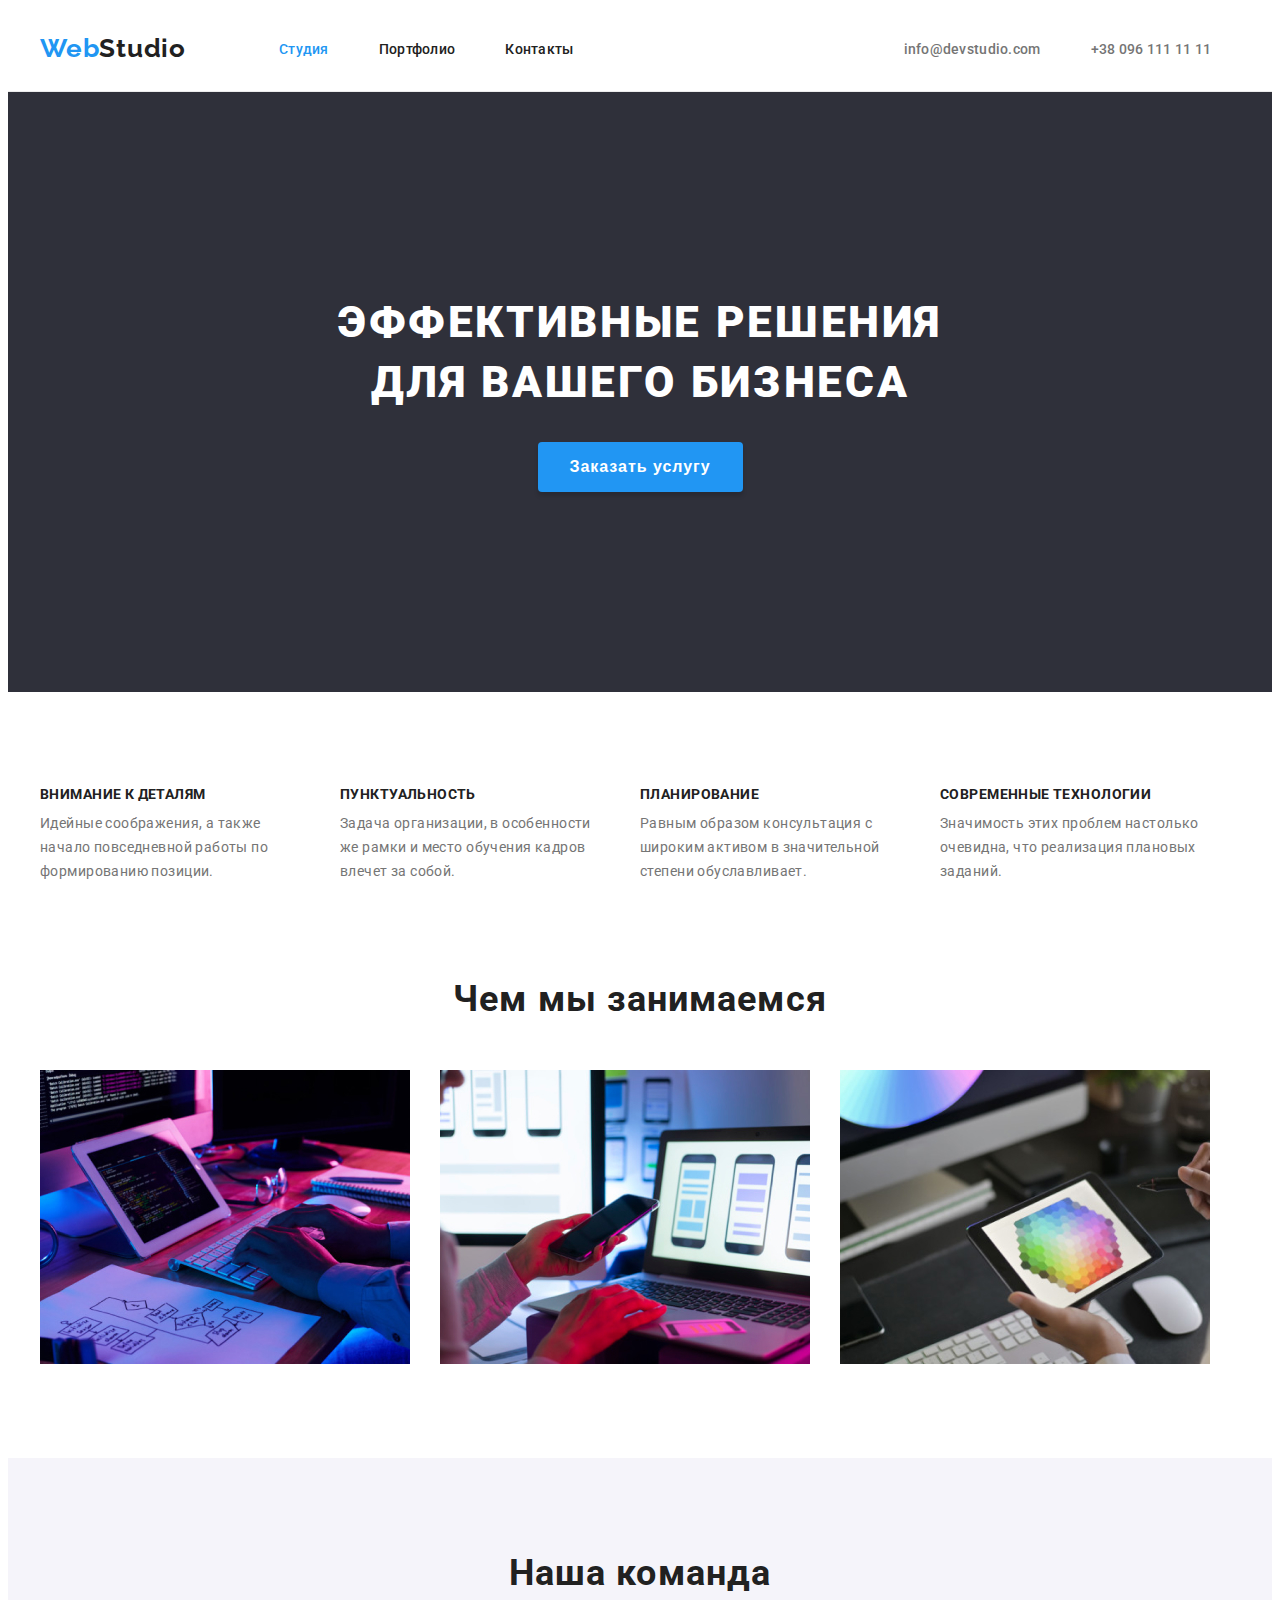
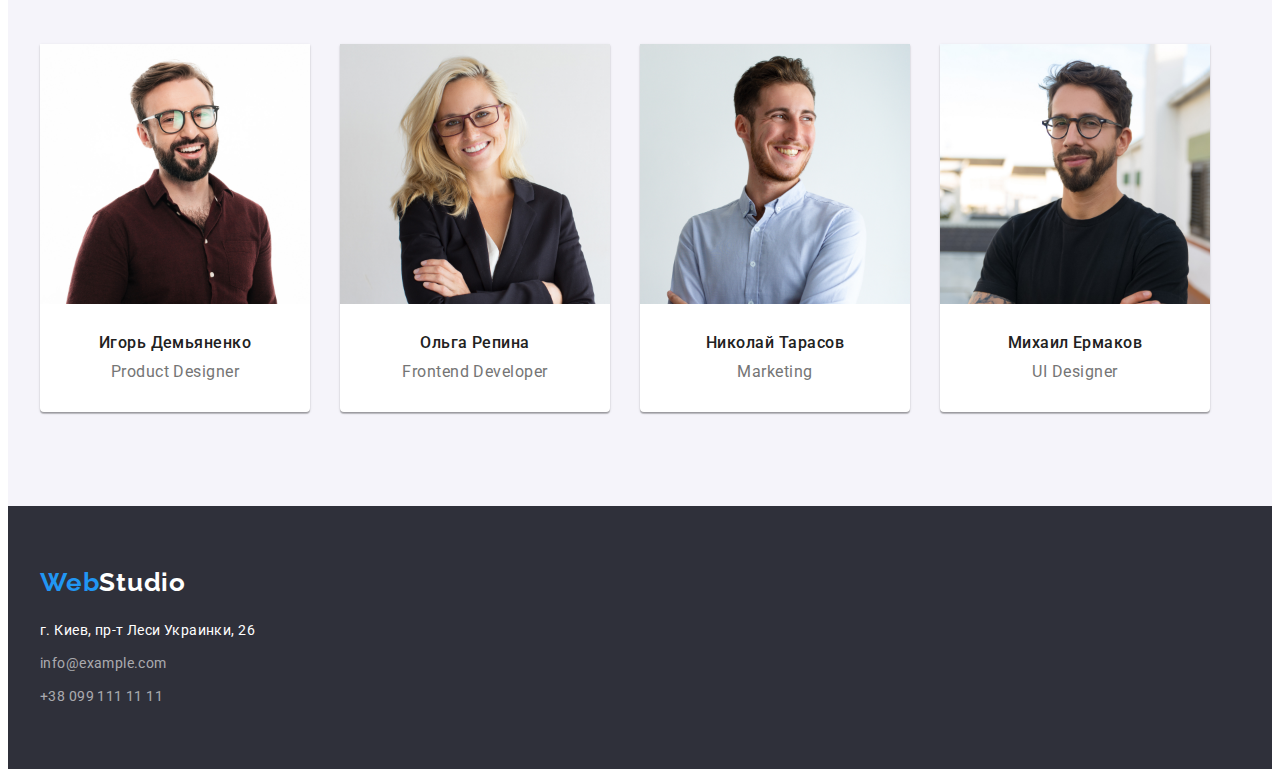
==== index.html @ ead9e3e2 "перенос ДЗ №3" ====
<!DOCTYPE html>
<html lang="ru">

<head>
    <meta charset="UTF-8">
    <meta name="viewport" content="width=device-width, initial-scale=1.0">
    <title>WebStudio</title>
    <link rel="stylesheet" href="https://cdnjs.cloudflare.com/ajax/libs/modern-normalize/1.0.0/modern-normalize.css" integrity="sha512-Zx6MlUMKSVJoQ+83OwhdILe8cSEsCzfqThJd7J/VA2UrK6Ctj85p+xzqfyuNXE5B1k25uUdmJ2OzItbBy9GHAQ=="иcrossorigin="anonymous"/>
    <link rel="preconnect" href="https://fonts.gstatic.com">
    <link href="https://fonts.googleapis.com/css2?family=Raleway:wght@700&family=Roboto:wght@400;500;700;900&display=swap" rel="stylesheet">
    <link rel="stylesheet" href="./css/styles.css"
</head>

<body>
    <header class="header">
       <div class="container">
        <nav class="navigation">
           <a class="logo" href="">
               <span class="logo-web">Web</span>Studio
           </a>
           <ul class="navigation-list">
               <li class="navigation-list-item">
                   <a class="navigation-list-link current" href="./index.html">Студия</a>
               </li>
               <li class="navigation-list-item">
                   <a class="navigation-list-link" href="./portfolio.html">Портфолио</a>
               </li>
               <li class="navigation-list-item">
                   <a class="navigation-list-link" href="#">Контакты</a>
               </li>
           </ul>
        </nav>
        <ul class="contact-list">
            <li class="contact-list-item">
                <a class="contact-mail" href="mailto:info@devstudio.com">info@devstudio.com</a>
            </li>
            <li class="contact-list-item">
                <a class="contact-tel" href="tel:+380961111111">+38 096 111 11 11</a>
            </li>
        </ul>
       </div> 
    </header>
    <main>

        <!--HERO-->
        <section class="hero">
          <div class="container">
            <h1 class="hero-title">Эффективные решения для вашего бизнеса</h1>
            <button class="hero-button" type="button">Заказать услугу</button>
          </div>
        </section>

        <!--Features-->
        <section class="features">
          <div class="container">
            <h2 hidden>Особенности</h2>
            <ul class="features-list">
                <li class="features-item">
                    <h3 class="features-title">Внимание к деталям</h3>
                    <p class="description">Идейные соображения, а также начало повседневной работы по формированию позиции.</p>
                </li>
                <li class="features-item">
                    <h3 class="features-title">Пунктуальность</h3>
                    <p class="description">Задача организации, в особенности же рамки и место обучения кадров влечет за собой.</p>
                </li>
                <li class="features-item">
                    <h3 class="features-title">Планирование</h3>
                    <p class="description">Равным образом консультация с широким активом в значительной степени обуславливает.</p>
                </li>
                <li class="features-item">
                    <h3 class="features-title">Современные технологии</h3>
                    <p class="description">Значимость этих проблем настолько очевидна, что реализация плановых заданий.</p>
                </li>
            </ul>
          </div>
        </section>

        <!--What are we doing-->
        <section class="work">
          <div class="container">
              <h2 class="work-title">Чем мы занимаемся</h2>
              <ul class="work-list"> 
                  <li class="work-item">
                    <img src="./images/img-1.jpg" alt="программист работает за столом в офисе" Width="370" height="294">
                  </li>
                  <li class="work-item">
                    <img src="./images/img-2.jpg" alt="разрабатывают приложения для смартфонов" Width="370" height="294">
                  </li>
                  <li class="work-item">
                    <img src="./images/img-3.jpg" alt="креативный веб-дизайн" Width="370" height="294">
                  </li>
              </ul>
         </div>
        </section>

        <!--Our team-->
        <section class="team">
         <div class="container">
            <h2 class="team-title">Наша команда</h2>
            <ul class="team-list">
                <li class="team-section">
                    <img class="team-img" src="./images/team/img-1.jpg" alt="фото Игоря Демьяненко" Width="270" height="260">
                    <div class="team-box">
                    <h3 class="team-item">Игорь Демьяненко</h3>
                    <p class="team-description" lang="en">Product Designer</p>
                    </div>
                </li>
                <li class="team-section">
                    <img class="team-img" src="./images/team/img-2.jpg" alt="фото Ольги Репиной" Width="270" height="260">
                    <div class="team-box">
                    <h3 class="team-item">Ольга Репина</h3>
                    <p class="team-description" lang="en">Frontend Developer</p>
                    </div>  
                </li>
                <li class="team-section">
                    <img class="team-img" src="./images/team/img-3.jpg" alt="фото Николая Тарасова" Width="270" height="260">
                    <div class="team-box">
                    <h3 class="team-item">Николай Тарасов</h3>
                    <p class="team-description" lang="en">Marketing</p>
                    </div>
                </li>
                <li class="team-section">
                    <img class="team-img" src="./images/team/img-4.jpg" alt="фото Михаила Ермакова" Width="270" height="260">
                    <div class="team-box">
                    <h3 class="team-item">Михаил Ермаков</h3>
                    <p class="team-description" lang="en">UI Designer</p>
                    </div>
                </li>
            </ul>
        </div>
        </section>
    </main>
    <footer class="footer">
          <div class="container">
            <div class="logo-box">
                 <a class="logo" href="">
                     <span class="logo-web">Web</span>Studio
                 </a>
           </div>
        <address class="address">
            <ul class="address-list">
                <li class="address-item">
                    <a class="address-map" href="https://goo.gl/maps/UfhGTS5ZRC6Ph5dg9" target="blank">г. Киев, пр-т Леси Украинки, 26</a>
                </li>
                <li class="address-item">
                    <a class="address-mail" href="mailto:info@example.com">info@example.com</a>
                </li>
                <li class="address-item">
                    <a class="address-tel" href="tel:+380991111111">+38 099 111 11 11</a>
                </li>
            </ul>
        </address>
        </div>
    </footer>
</body>
</html>
---- css/styles.css ----
:root {
--text-font: 'Roboto', sans-serif;
--accent-color: #2196F3;
--main-text-color:#757575;
--background-color:#2F303A;
--second-text-color:#FFFFFF;
--title-color:#212121;
}

body{
    font-family: var(--text-font)
}

h1,
h2,
h3,
h4,
h5,
h6,
p {
    margin: 0;
}

ul,
ol {
    margin: 0;
    padding: 0;
}

img {
    display: block;
}

.container {
    width: 1200px;
    padding-right: 15px;
    padding-left: 15px;
    margin: 0 auto;
}

/* ====================== HEADER========================= */

.header {
    border-bottom: 1px solid #ECECEC;
}

.header .container{
    display: flex;
    align-items: center;
}

.navigation {
    display: flex;
    align-items: center;
}

.logo {
    font-family: Raleway;
    font-style: normal;
    font-weight: 700;
    font-size: 26px;
    line-height: 1.292;
    letter-spacing: 0.03em;
    color: var(--title-color);
    text-decoration: none;
    padding-top: 24px;
    padding-bottom: 25px;
}

.header .logo {
    margin-right: 93px;
}

.logo-web{
    color: var(--accent-color);
}


.navigation-list {
    list-style: none;
    display: flex;
    align-items: center;
}

.navigation-list-item:not(:last-child) {
    margin-right: 50px;
}

.navigation-list .navigation-list-item .navigation-list-link.current{
    color: var(--accent-color);
}

.navigation-list-link {
    display: block; 
    font-weight: 500;
    font-size: 14px;
    line-height: 1.143;
    letter-spacing: 0.02em;
    color:var(--title-color);
    text-decoration: none;
    padding-top: 32px;
    padding-bottom: 32px;
}

.navigation-list-link:hover,
.navigation-list-link:focus,
.contact-mail:hover,
.contact-mail:focus,
.contact-tel:hover,
.contact-tel:focus {
    color: var(--accent-color);
}

.contact-list {
    list-style: none;
    display: flex;
    align-items: center;

    margin-left: 330px;
}

.contact-list-item:not(:last-child) {
     margin-right: 50px;
}

.contact-mail {
    display: block; 
    font-weight: 500;
    font-size: 14px;
    line-height: 16px;
    letter-spacing: 0.02em;
    color: var(--main-text-color);
    text-decoration: none;
    padding-top: 32px;
    padding-bottom: 32px;
}

.contact-tel {
    display: block; 
    font-weight: 500;
    font-size: 14px;
    line-height: 16px;
    letter-spacing: 0.02em;
    color: var(--main-text-color);
    text-decoration: none;
    padding-top: 32px;
    padding-bottom: 32px;
}


/* ====================== END HEADER ========================= */


/* ======================== HERO ============================ */


.hero{
    background: var(--background-color);
    padding-top: 200px;
    padding-bottom: 200px;
}

.hero .container {
    text-align:center
}

.hero-title {
    font-weight: 900;
    font-size: 44px;
    line-height: 1.364;
    text-align: center;
    letter-spacing: 0.06em;
    text-transform: uppercase;
    color: var(--second-text-color);

    margin-bottom: 30px;
    margin-right: auto;
    margin-left: auto;
    max-width: 700px;
}

.hero-button {
    font-weight: 700;
    font-size: 16px;
    line-height: 1.875;
    align-items: center;
    text-align: center;
    letter-spacing: 0.06em;
    color: var(--second-text-color);
    background: var(--accent-color);

    box-shadow: 0px 4px 4px rgba(0, 0, 0, 0.15);
    border-radius: 4px;
    min-width: 200px;
    height: 50px;
    border: none;
    padding: 10px 32px;
    cursor: pointer;
}

/* ======================== END HERO ============================ */


/* ======================== Features ============================ */

.features {
    padding-top: 94px;
    padding-bottom: 94px;
}

.features-list{
    list-style: none;
    display: flex;
}

.features-item {
    width: 270px
}

.features-item:not(:last-child) {
margin-right: 30px;
}


.features-title {
    font-weight: 700;
    font-size: 14px;
    line-height: 1.143;
    letter-spacing: 0.03em;
    text-transform: uppercase;
    color:var(--title-color);

    margin-bottom: 10px;
}

.description {
    font-weight:400;
    font-size: 14px;
    line-height: 1.714;
    letter-spacing: 0.03em;
    color:var(--main-text-color);
}

/* ======================== END Features ============================ */






/* ===============================What are we doing================= */

.work {
    padding-bottom: 94px;
}

.work-list,
.team-list {
    list-style: none;
}

.work-list {
    display: flex;
    
}

.work-item:not(:last-child) {
    margin-right: 30px;
}

.work-title {
    margin-bottom: 50px;
}

/*=============================== End What are we doing================= */





/* ======================== Our team ============================ */

.team {
    padding-top: 94px;
    padding-bottom: 94px;
    background: #F5F4FA;
}

.team-list {
    display: flex;
    margin: -15px;
}

.team-title {
    margin-bottom: 50px;
}

.team-section {
    margin: 15px;
    background-color: #FFFFFF;
    box-shadow: 0px 1px 3px rgba(0, 0, 0, 0.12), 0px 1px 1px rgba(0, 0, 0, 0.14), 0px 2px 1px rgba(0, 0, 0, 0.2);
    border-radius: 0px 0px 4px 4px;
}

.work-title,
.team-title {
    font-weight:700;
    font-size: 36px;
    line-height: 1.167;
    text-align: center;
    letter-spacing: 0.03em;
    color: var(--title-color);
}

.team-box {
    padding: 30px 32px;
}

.team-item {
    font-weight: 500;
    font-size: 16px;
    line-height: 1.186;
    letter-spacing: 0.03em;
    color:var(--title-color);

    margin-bottom: 10px;
    text-align: center;
}

.team-description {
    font-weight: 400;
    font-size: 16px;
    line-height: 1.186;
    letter-spacing: 0.03em;
    color: var(--main-text-color);

    text-align: center;
}




/* ======================== END Our team ============================ */

/* ======================== footer ============================ */

.footer{
    background:var(--background-color);
    padding-top: 60px;
    padding-bottom: 60px;
}


.footer .logo {
    padding: 0;
    color: var(--second-text-color)
}

.logo-box {
    margin-bottom: 20px;
}

.address-list {
    list-style: none;
}

.address-item:not(:last-child) {
     margin-bottom: 9px;
}

.address-map {
    font-weight: 400;
    font-size: 14px;
    line-height: 1.714;
    letter-spacing: 0.03em;
    color: var(--second-text-color);
    text-decoration: none;
    font-style: normal;
}

.address-mail {
    font-weight: 400;
    font-size: 14px;
    line-height: 1.714;
    letter-spacing: 0.03em;
    color: rgba(255, 255, 255, 0.6);
    text-decoration: none;
    font-style: normal;

}

.address-tel {
    font-weight: 400;
    font-size: 14px;
    line-height: 1.714;
    letter-spacing: 0.03em;
    color: rgba(255, 255, 255, 0.6);
    text-decoration: none;
    font-style: normal;
}


/* ======================== END footer ============================ */


/* ======================== Portfolio ============================ */

.portfolio {
    padding-top: 94px;
    padding-bottom: 94px;
}

.portfolio-list {
   list-style: none;
   display: flex;
   justify-content: center;
   margin-bottom: 50px;
}

.portfolio-item:not(:last-child) {
    margin-right: 8px;
}

.portfolio-nav {
    list-style: none;
}

.portfolio-nav-link{
    text-decoration: none;
}


.portfolio-button {
font-weight: 500;
font-size: 16px;
line-height: 1.625;
text-align: center;
letter-spacing: 0.03em;
color: var(--title-color);

background: #F5F4FA;
border-radius: 4px;
border:none;
padding: 6px 22px;
cursor: pointer;
}

.portfolio-button:hover,
.portfolio-button:focus {
    background: var(--accent-color);
    color: var(--second-text-color);
    box-shadow: 0px 3px 1px rgba(0, 0, 0, 0.1), 0px 1px 2px rgba(0, 0, 0, 0.08), 0px 2px 2px rgba(0, 0, 0, 0.12);
}

.portfolio-nav {
    display: flex;
    flex-wrap: wrap;
    margin: -15px;
}

.portfolio-nav-list {
    margin: 15px;
}

.portfolio-box {
    padding-top: 20px;
    padding-right: 24px;
    padding-bottom: 20px;
    padding-left: 24px;
    background: #FFFFFF;
    border: 1px solid #EEEEEE;
    box-sizing: border-box;
}

.portfolio-nav-title {
    font-weight: 700;
    font-size: 18px;
    line-height: 2;
    letter-spacing: 0.06em;
    color: var(--title-color);

    margin-bottom: 4px;
}

.portfolio-nav-description {
    font-weight: 400;
    font-size: 16px;
    line-height: 1.875;
    letter-spacing: 0.03em;
    color:var(--main-text-color);
}

/* ======================== END Portfolio ============================ */
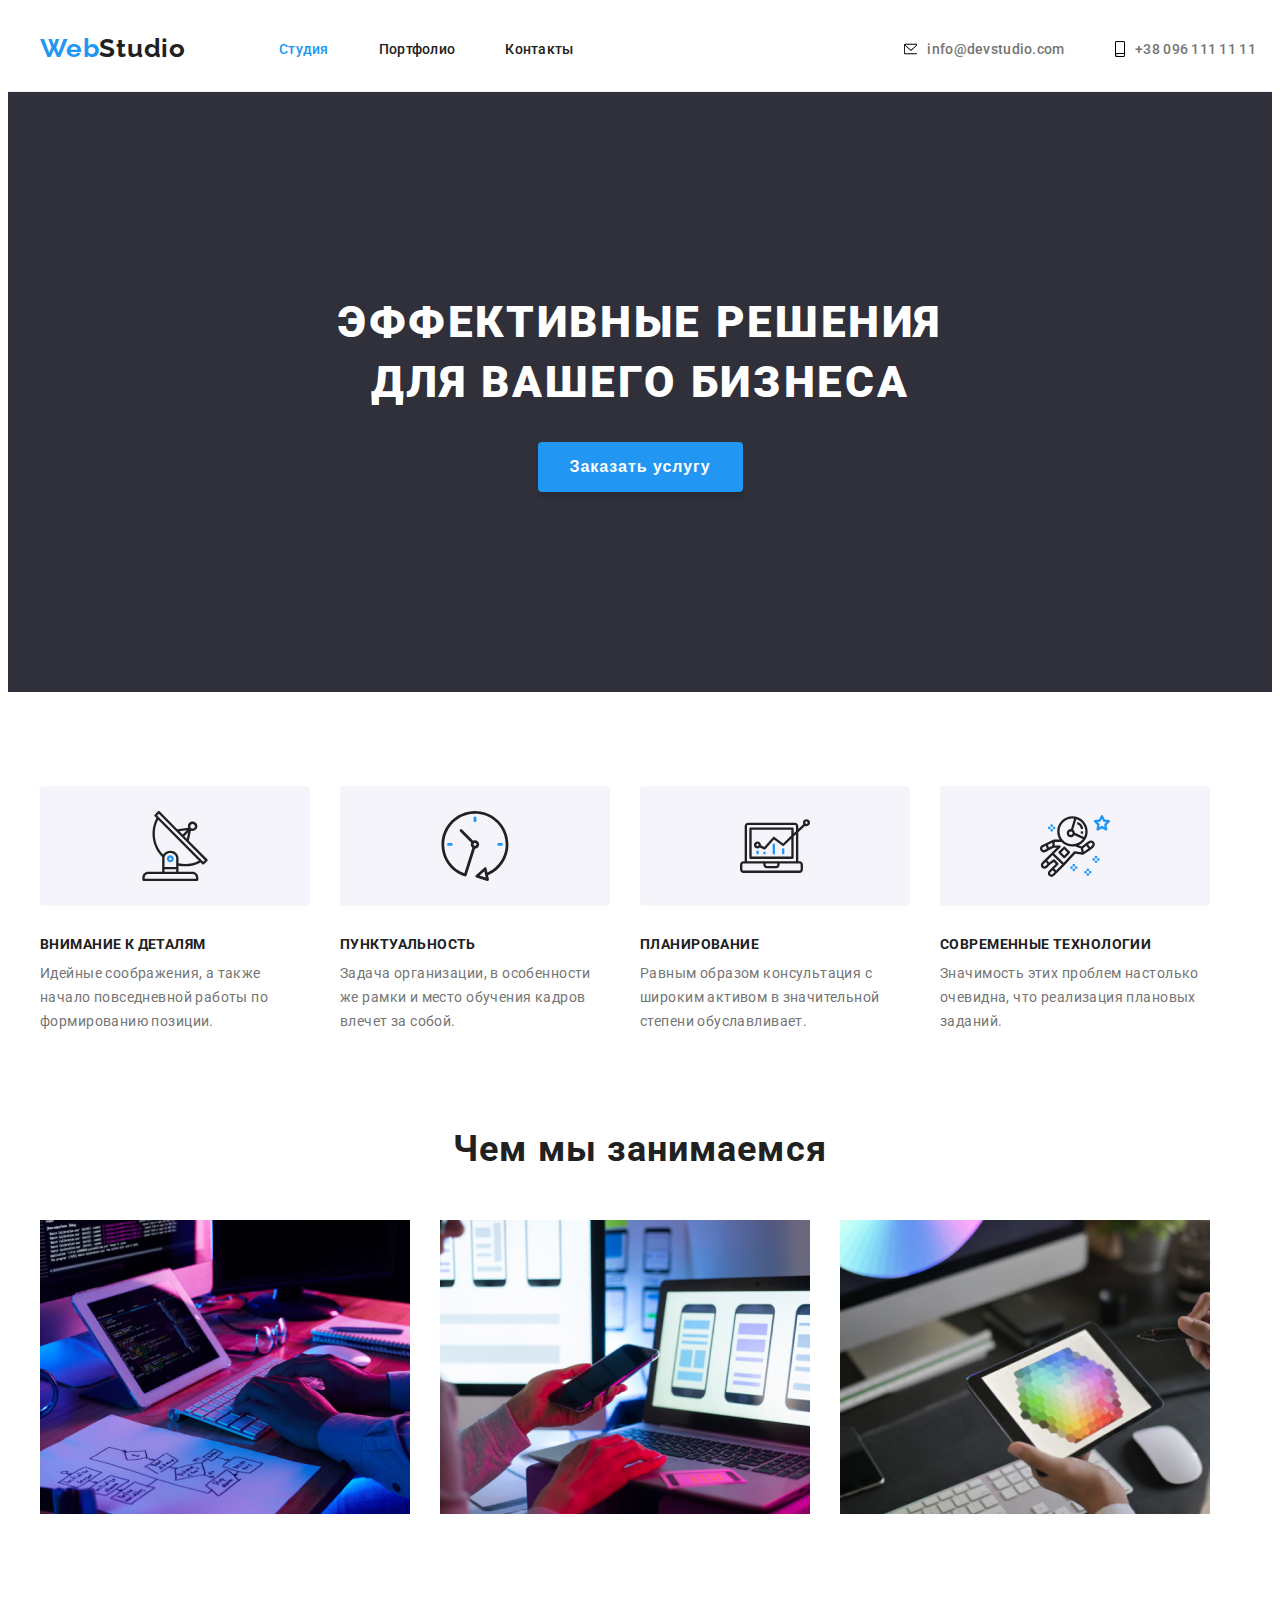
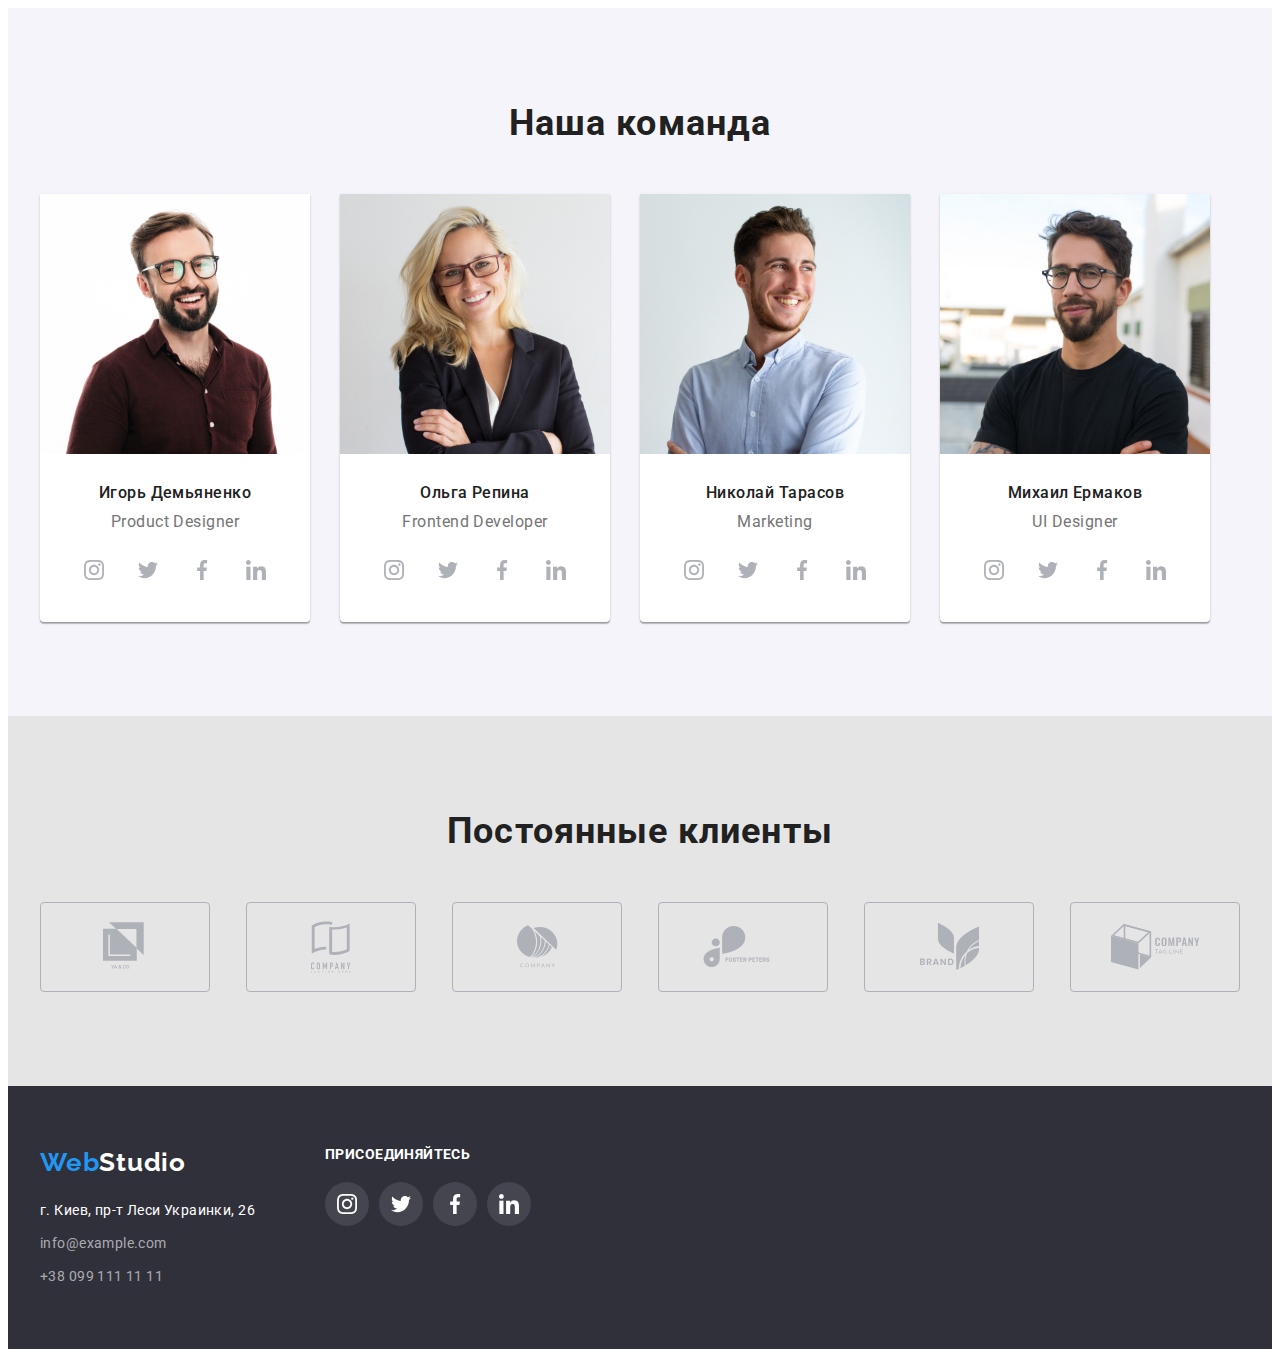
==== commit a179c73e: "дз 4" ====
--- a/index.html
+++ b/index.html
@@ -32,10 +32,14 @@
         </nav>
         <ul class="contact-list">
             <li class="contact-list-item">
-                <a class="contact-mail" href="mailto:info@devstudio.com">info@devstudio.com</a>
+                <a class="contact-mail" href="mailto:info@devstudio.com"><svg class="contact-icon">
+                    <use href="./images/sprite.svg#icon-envelope"></use>
+                </svg>info@devstudio.com</a>
             </li>
             <li class="contact-list-item">
-                <a class="contact-tel" href="tel:+380961111111">+38 096 111 11 11</a>
+                <a class="contact-tel" href="tel:+380961111111"><svg class="contact-icon">
+                    <use href="./images/sprite.svg#icon-smartphone"></use>
+                </svg>+38 096 111 11 11</a>
             </li>
         </ul>
        </div> 
@@ -56,18 +60,38 @@
             <h2 hidden>Особенности</h2>
             <ul class="features-list">
                 <li class="features-item">
+                    <div class="features-svg">
+                    <svg class="features-icon">
+                        <use href="./images/sprite.svg#icon-antenna-1"> </use>
+                    </svg>
+                    </div>
                     <h3 class="features-title">Внимание к деталям</h3>
                     <p class="description">Идейные соображения, а также начало повседневной работы по формированию позиции.</p>
                 </li>
                 <li class="features-item">
+                    <div class="features-svg">
+                    <svg class="features-icon">
+                        <use href="./images/sprite.svg#icon-clock-1"> </use>
+                    </svg>
+                    </div>
                     <h3 class="features-title">Пунктуальность</h3>
                     <p class="description">Задача организации, в особенности же рамки и место обучения кадров влечет за собой.</p>
                 </li>
                 <li class="features-item">
+                    <div class="features-svg">
+                    <svg class="features-icon">
+                        <use href="./images/sprite.svg#icon-diagram-1"> </use>
+                    </svg>
+                    </div>
                     <h3 class="features-title">Планирование</h3>
                     <p class="description">Равным образом консультация с широким активом в значительной степени обуславливает.</p>
                 </li>
                 <li class="features-item">
+                    <div class="features-svg">
+                    <svg class="features-icon">
+                        <use href="./images/sprite.svg#icon-astronaut-1"> </use>
+                    </svg>
+                    </div>
                     <h3 class="features-title">Современные технологии</h3>
                     <p class="description">Значимость этих проблем настолько очевидна, что реализация плановых заданий.</p>
                 </li>
@@ -103,6 +127,36 @@
                     <div class="team-box">
                     <h3 class="team-item">Игорь Демьяненко</h3>
                     <p class="team-description" lang="en">Product Designer</p>
+                     <ul class="team-social-list">
+                         <li class="team-social-item">
+                             <a class="team-social-link" href="#">
+                             <svg class="team-social-icon">
+                        <use href="./images/sprite.svg#icon-instagram-2"> </use>
+                             </svg>
+                            </a>
+                            </li>
+                         <li class="team-social-item">
+                             <a class="team-social-link" href="#">
+                             <svg class="team-social-icon">
+                        <use href="./images/sprite.svg#icon-twitter-1"> </use>
+                             </svg>
+                            </a>
+                            </li>
+                         <li class="team-social-item">
+                             <a class="team-social-link" href="#">
+                             <svg class="team-social-icon">
+                        <use href="./images/sprite.svg#icon-facebook-1"> </use>
+                             </svg>
+                            </a>
+                            </li>
+                         <li class="team-social-item">
+                             <a class="team-social-link" href="#">
+                             <svg class="team-social-icon">
+                        <use href="./images/sprite.svg#icon-linkedin-1"> </use>
+                             </svg>
+                            </a>
+                            </li>
+                     </ul>
                     </div>
                 </li>
                 <li class="team-section">
@@ -110,13 +164,73 @@
                     <div class="team-box">
                     <h3 class="team-item">Ольга Репина</h3>
                     <p class="team-description" lang="en">Frontend Developer</p>
-                    </div>  
+                    <ul class="team-social-list">
+                        <li class="team-social-item">
+                            <a class="team-social-link" href="#">
+                            <svg class="team-social-icon">
+                        <use href="./images/sprite.svg#icon-instagram-2"> </use>
+                             </svg>
+                            </a>
+                        </li>
+                        <li class="team-social-item">
+                            <a class="team-social-link" href="#">
+                            <svg class="team-social-icon">
+                        <use href="./images/sprite.svg#icon-twitter-1"> </use>
+                             </svg>
+                            </a>
+                        </li>
+                        <li class="team-social-item">
+                            <a class="team-social-link" href="#">
+                            <svg class="team-social-icon">
+                        <use href="./images/sprite.svg#icon-facebook-1"> </use>
+                             </svg>
+                            </a>
+                        </li>
+                        <li class="team-social-item">
+                            <a class="team-social-link" href="#">
+                            <svg class="team-social-icon">
+                        <use href="./images/sprite.svg#icon-linkedin-1"> </use>
+                             </svg>
+                            </a>
+                        </li>
+                    </ul>
+                    </div>
                 </li>
                 <li class="team-section">
                     <img class="team-img" src="./images/team/img-3.jpg" alt="фото Николая Тарасова" Width="270" height="260">
                     <div class="team-box">
                     <h3 class="team-item">Николай Тарасов</h3>
                     <p class="team-description" lang="en">Marketing</p>
+                    <ul class="team-social-list">
+                        <li class="team-social-item">
+                            <a class="team-social-link" href="#">
+                            <svg class="team-social-icon">
+                        <use href="./images/sprite.svg#icon-instagram-2"> </use>
+                             </svg>
+                            </a>
+                        </li>
+                        <li class="team-social-item">
+                            <a class="team-social-link" href="#">
+                            <svg class="team-social-icon">
+                        <use href="./images/sprite.svg#icon-twitter-1"> </use>
+                             </svg>
+                            </a>
+                        </li>
+                        <li class="team-social-item">
+                            <a class="team-social-link" href="#">
+                            <svg class="team-social-icon">
+                        <use href="./images/sprite.svg#icon-facebook-1"> </use>
+                             </svg>
+                            </a>
+                        </li>
+                        <li class="team-social-item">
+                            <a class="team-social-link" href="#">
+                            <svg class="team-social-icon">
+                        <use href="./images/sprite.svg#icon-linkedin-1"> </use>
+                             </svg>
+                            </a>
+                        </li>
+                    </ul>
                     </div>
                 </li>
                 <li class="team-section">
@@ -124,14 +238,98 @@
                     <div class="team-box">
                     <h3 class="team-item">Михаил Ермаков</h3>
                     <p class="team-description" lang="en">UI Designer</p>
+                    <ul class="team-social-list">
+                        <li class="team-social-item">
+                            <a class="team-social-link" href="#">
+                            <svg class="team-social-icon">
+                        <use href="./images/sprite.svg#icon-instagram-2" w> </use>
+                             </svg>
+                            </a>
+                        </li>
+                        <li class="team-social-item">
+                            <a class="team-social-link" href="#">
+                            <svg class="team-social-icon">
+                        <use href="./images/sprite.svg#icon-twitter-1"> </use>
+                             </svg>
+                            </a>
+                        </li>
+                        <li class="team-social-item">
+                            <a class="team-social-link" href="#">
+                            <svg class="team-social-icon">
+                        <use href="./images/sprite.svg#icon-facebook-1"> </use>
+                             </svg>
+                            </a>
+                        </li>
+                        <li class="team-social-item">
+                            <a class="team-social-link" href="#">
+                            <svg class="team-social-icon">
+                        <use href="./images/sprite.svg#icon-linkedin-1"> </use>
+                             </svg>
+                            </a>
+                        </li>
+                    </ul>
                     </div>
                 </li>
             </ul>
         </div>
         </section>
-    </main>
+
+    <!-- Regular clients -->
+    <section class="clients">
+        <div class="container">
+            <h2 class="our-clients">Постоянные клиенты</h2>
+            <ul class="clients-list">
+                <li class="clients-item">
+                    <a class="clients-link" href="#">
+                        <svg class="clients-icon" width="45" height="50">
+                            <use href="./images/sprite.svg#icon-logo-1"> </use>
+                                 </svg>
+                    </a>
+                </li>
+                <li class="clients-item">
+                    <a class="clients-link" href="#">
+                        <svg class="clients-icon" width="40" height="52">
+                            <use href="./images/sprite.svg#icon-logo-2"> </use>
+                                 </svg>
+                    </a>
+                </li>
+                <li class="clients-item">
+                    <a class="clients-link" href="#">
+                        <svg class="clients-icon" width="41" height="43">
+                            <use href="./images/sprite.svg#icon-logo-3"> </use>
+                                 </svg>
+                    </a>
+                </li>
+                <li class="clients-item">
+                    <a class="clients-link" href="#">
+                        <svg class="clients-icon" width="80" height="42">
+                            <use href="./images/sprite.svg#icon-logo-4"> </use>
+                                 </svg>
+                    </a>
+                </li>
+                <li class="clients-item">
+                    <a class="clients-link" href="#">
+                        <svg class="clients-icon" width="59" height="47">
+                            <use href="./images/sprite.svg#icon-logo-5"> </use>
+                                 </svg> 
+                    </a>
+                </li>
+                <li class="clients-item">
+                    <a class="clients-link" href="#">
+                        <svg class="clients-icon" width="89" height="46">
+                            <use href="./images/sprite.svg#icon-logo-6"> </use>
+                                 </svg>
+                    </a>
+                </li>
+            </ul>
+        </div>
+    </section>
+</main>
+
+    <!-- FOOTER -->
     <footer class="footer">
           <div class="container">
+              <div class="address-info">
             <div class="logo-box">
                  <a class="logo" href="">
                      <span class="logo-web">Web</span>Studio
@@ -150,6 +348,40 @@
                 </li>
             </ul>
         </address>
+             </div>
+        <div class="footer-social">
+            <p class="footer-social-call">присоединяйтесь</p>
+            <ul class="footer-social-list">
+                <li class="footer-social-item">
+                    <a class="footer-social-link" href="">
+                        <svg class="footer-social-icon">
+                            <use href="./images/sprite.svg#icon-instagram-2"> </use>
+                                 </svg>
+                    </a>
+                </li>
+                <li class="footer-social-item">
+                    <a class="footer-social-link" href="">
+                        <svg class="footer-social-icon">
+                            <use href="./images/sprite.svg#icon-twitter-1"> </use>
+                                 </svg>
+                    </a>
+                </li>
+                <li class="footer-social-item">
+                    <a class="footer-social-link" href="">
+                        <svg class="footer-social-icon">
+                            <use href="./images/sprite.svg#icon-facebook-1"> </use>
+                                 </svg>
+                    </a>
+                </li>
+                <li class="footer-social-item">
+                    <a class="footer-social-link" href="">
+                        <svg class="footer-social-icon">
+                            <use href="./images/sprite.svg#icon-linkedin-1"> </use>
+                                 </svg>
+                    </a>
+                </li>
+            </ul>
+        </div>
         </div>
     </footer>
 </body>
--- a/css/styles.css
+++ b/css/styles.css
@@ -119,12 +119,16 @@
     margin-left: 330px;
 }
 
+
 .contact-list-item:not(:last-child) {
      margin-right: 50px;
 }
 
+
 .contact-mail {
-    display: block; 
+    display: flex;
+    justify-content: center; 
+    align-items: center;
     font-weight: 500;
     font-size: 14px;
     line-height: 16px;
@@ -133,10 +137,28 @@
     text-decoration: none;
     padding-top: 32px;
     padding-bottom: 32px;
+    width: 161px;
+    height: 16px;
+}
+
+.contact-mail .contact-icon {
+    width: 16px;
+    height: 12px;
+}
+
+.contact-tel .contact-icon{
+    width: 10px;
+    height: 16px;
+}
+
+.contact-icon {
+    padding-right: 10px;
 }
 
 .contact-tel {
-    display: block; 
+    display: flex;
+    justify-content: center;
+    align-items: center;
     font-weight: 500;
     font-size: 14px;
     line-height: 16px;
@@ -145,7 +167,17 @@
     text-decoration: none;
     padding-top: 32px;
     padding-bottom: 32px;
-}
+    width: 142px;
+    height: 16px;
+}
+
+.contact-mail:hover .contact-icon,
+.contact-mail:focus .contact-icon,
+.contact-tel:hover .contact-icon,
+.contact-tel:focus .contact-icon {
+    fill: var(--accent-color);
+}
+
 
 
 /* ====================== END HEADER ========================= */
@@ -158,6 +190,18 @@
     background: var(--background-color);
     padding-top: 200px;
     padding-bottom: 200px;
+    background-image: linear-gradient(
+        rgba(47, 48, 58, 0.4),
+        rgba(47, 48, 58, 0.4)
+        ), 
+    url(../images/hero/bg.img.jpg);
+    max-width: 1600px;
+    /* height: 600px; */
+    background-repeat: no-repeat;
+    background-size: cover;
+    background-position: center;
+    margin-right: auto;
+    margin-left: auto;
 }
 
 .hero .container {
@@ -222,6 +266,24 @@
 }
 
 
+.features-svg {
+    display: flex;
+    justify-content: center;
+    align-items: center;
+    width: 270px;
+    height: 120px;
+    background: #F5F4FA;
+    border-radius: 4px;
+
+    margin-bottom: 30px;
+}
+
+.features-icon {
+    width: 70px;
+    height: 70px;
+}
+
+
 .features-title {
     font-weight: 700;
     font-size: 14px;
@@ -297,7 +359,7 @@
 
 .team-section {
     margin: 15px;
-    background-color: #FFFFFF;
+    background-color: var(--second-text-color);
     box-shadow: 0px 1px 3px rgba(0, 0, 0, 0.12), 0px 1px 1px rgba(0, 0, 0, 0.14), 0px 2px 1px rgba(0, 0, 0, 0.2);
     border-radius: 0px 0px 4px 4px;
 }
@@ -335,12 +397,103 @@
     color: var(--main-text-color);
 
     text-align: center;
-}
+    margin-bottom: 16px;
+}
+
+.team-social-list {
+    list-style-type: none;
+    text-decoration: none;
+    display: flex;
+    justify-content: space-between;
+}
+
+
+.team-social-link {
+    display: flex;
+    justify-content: center;
+    align-items: center;
+    width: 44px;
+    height: 44px;
+    background-color: var(--second-text-color);
+    border-radius: 50%;
+}
+
+.team-social-link:hover,
+.team-social-link:focus {
+    background-color: var(--accent-color);
+}
+
+.team-social-icon {
+    width: 20px;
+    height: 20px;
+    fill: #AFB1B8;
+}
+
+.team-social-link:hover .team-social-icon,
+.team-social-link:hover .team-social-icon {
+    fill: var(--second-text-color);
+}
+
 
 
 
 
 /* ======================== END Our team ============================ */
+
+
+/* ============================ Regular clients =========================== */
+.clients {
+    padding-top: 94px;
+    padding-bottom: 94px;
+    background-color: #E5E5E5;
+}
+
+.our-clients {
+    font-weight: 700;
+    font-size: 36px;
+    line-height: 1,167px;
+    text-align: center;
+    letter-spacing: 0.03em;
+
+    color: var(--title-color);
+    margin-bottom: 50px;
+}
+
+
+.clients-list {
+    display: flex;
+    justify-content: space-between;
+    list-style: none;
+}
+
+
+
+.clients-link {
+    display: flex;
+    justify-content: center;
+    align-items: center;
+    width: 170px;
+    height: 90px;
+    border: 1px solid #AFB1B8;
+    box-sizing: border-box;
+    border-radius: 4px;
+}
+
+.clients-icon {
+    fill: #AFB1B8;
+}
+
+.clients-link:hover,
+.clients-link:focus {
+    border-color: var(--accent-color);
+}
+
+.clients-link:hover .clients-icon,
+.clients-link:focus .clients-icon {
+    fill: var(--accent-color);
+}
+
+/* ============================ END Regular clients =========================== */
 
 /* ======================== footer ============================ */
 
@@ -350,6 +503,9 @@
     padding-bottom: 60px;
 }
 
+.address-info {
+    margin-right: 70px;
+}
 
 .footer .logo {
     padding: 0;
@@ -398,6 +554,63 @@
     text-decoration: none;
     font-style: normal;
 }
+
+.footer-social-item {
+    list-style: none;
+}
+
+ .footer .container{
+    display: flex;
+}
+
+.footer-social-list {
+    display: flex;
+}
+
+.footer-social-item:not(:last-child) {
+    margin-right: 10px;
+}
+
+.footer-social-call {
+    font-weight: 700;
+    font-size: 14px;
+    line-height: 1.143;
+    letter-spacing: 0.03em;
+    text-transform: uppercase;
+    color: var(--second-text-color);
+
+    margin-bottom: 20px;
+}
+
+.footer-social-link {
+    display: flex;
+    justify-content: center;
+    align-items: center;
+    width: 44px;
+    height: 44px;
+    border-radius: 50%;
+    background-color: rgba(255, 255, 255, 0.1);
+}
+
+.footer-social-icon {
+    width: 20px;
+    height: 20px;
+    fill: #FFFFFF;
+}
+
+.footer-social-link:hover,
+.footer-social-link:focus {
+    background-color: #2196F3;
+}
+
+/* .footer-social-link:hover .footer-social-icon,
+.footer-social-link:focus .footer-social-icon {
+    fill: #FFFFFF;
+} */
+
+
+
+
 
 
 /* ======================== END footer ============================ */
@@ -429,6 +642,9 @@
     text-decoration: none;
 }
 
+.portfolio-nav-list:hover {
+    box-shadow: 0px 1px 1px rgba(0, 0, 0, 0.12), 0px 4px 4px rgba(0, 0, 0, 0.06), 1px 4px 6px rgba(0, 0, 0, 0.16);
+}
 
 .portfolio-button {
 font-weight: 500;
@@ -467,7 +683,7 @@
     padding-right: 24px;
     padding-bottom: 20px;
     padding-left: 24px;
-    background: #FFFFFF;
+    background: var(--second-text-color);
     border: 1px solid #EEEEEE;
     box-sizing: border-box;
 }
